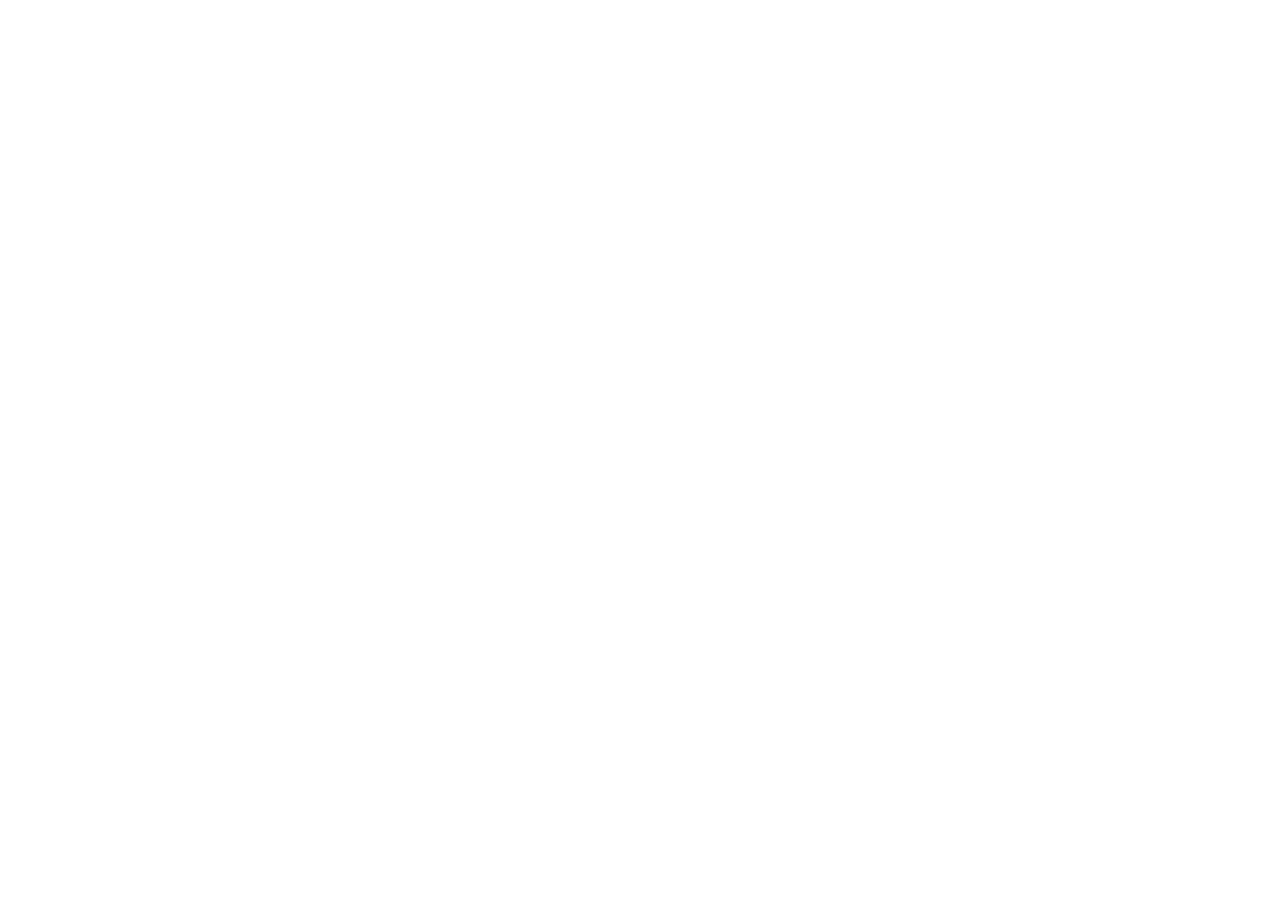
==== app.html @ 05f20c2b "Criação dos arquivos app.html e jogo.js com codificação inicial." ====
<!DOCTYPE html>
<html lang="pt-br">
<head>
    <meta charset="UTF-8">
    <meta name="viewport" content="width=device-width, initial-scale=1.0">
    <title>Document</title>

    <script src="jogo.js"></script>
</head>
<body>
    
</body>
</html>
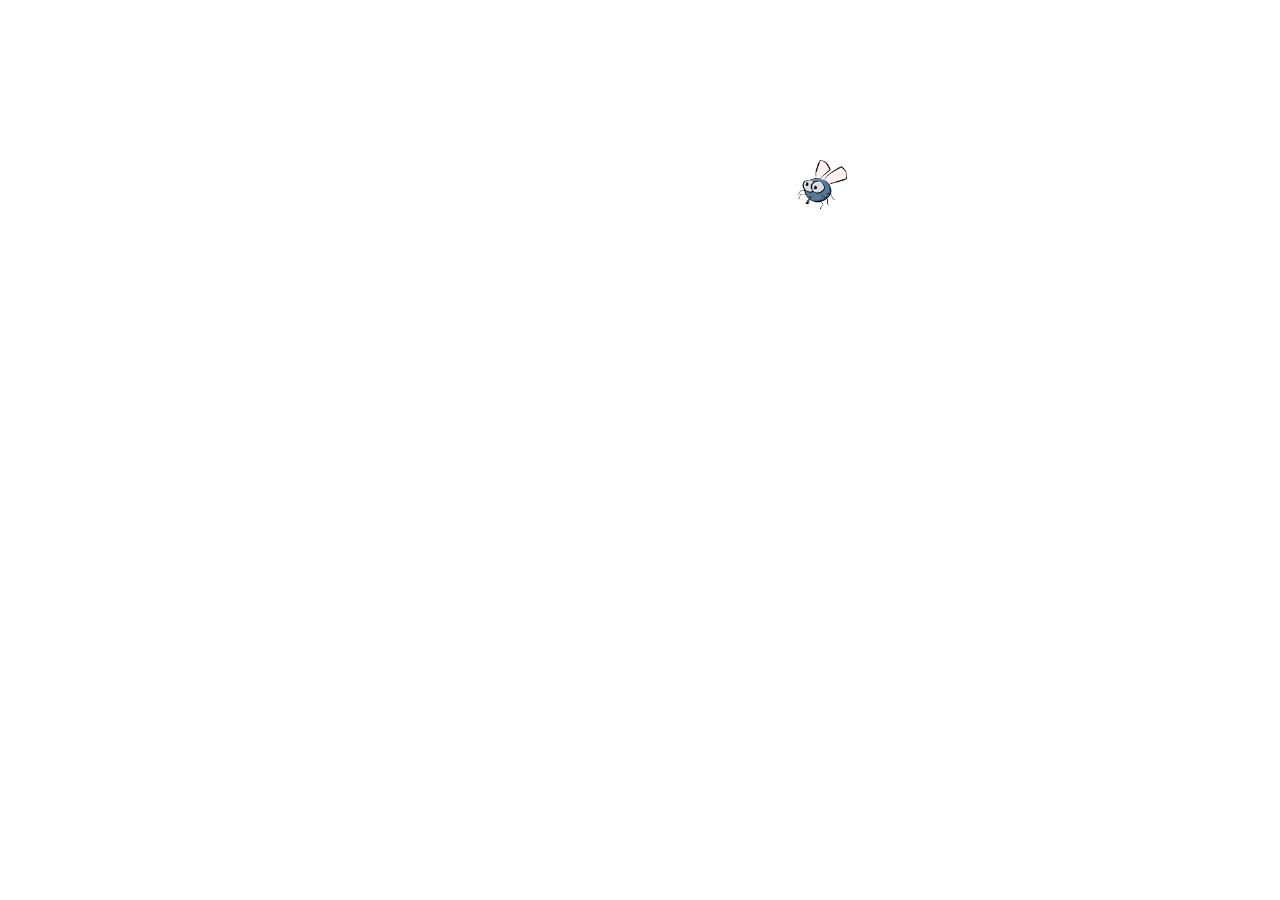
==== commit da43441f: "Codificação da recuperação das dimensões da janela e da geração de uma imagem na página de forma pro" ====
--- a/app.html
+++ b/app.html
@@ -5,9 +5,14 @@
     <meta name="viewport" content="width=device-width, initial-scale=1.0">
     <title>Document</title>
 
+    <link rel="stylesheet" href="estilo.css">
+    
     <script src="jogo.js"></script>
 </head>
-<body>
-    
+<body onresize="ajustaTamanhoPalcoJogo()">
+
+    <script>
+        posicaoRandomica();
+    </script>
 </body>
 </html>--- a/estilo.css
+++ b/estilo.css
@@ -0,0 +1,4 @@
+.mosquito1 {
+    width: 50px;
+    height: 50px;
+}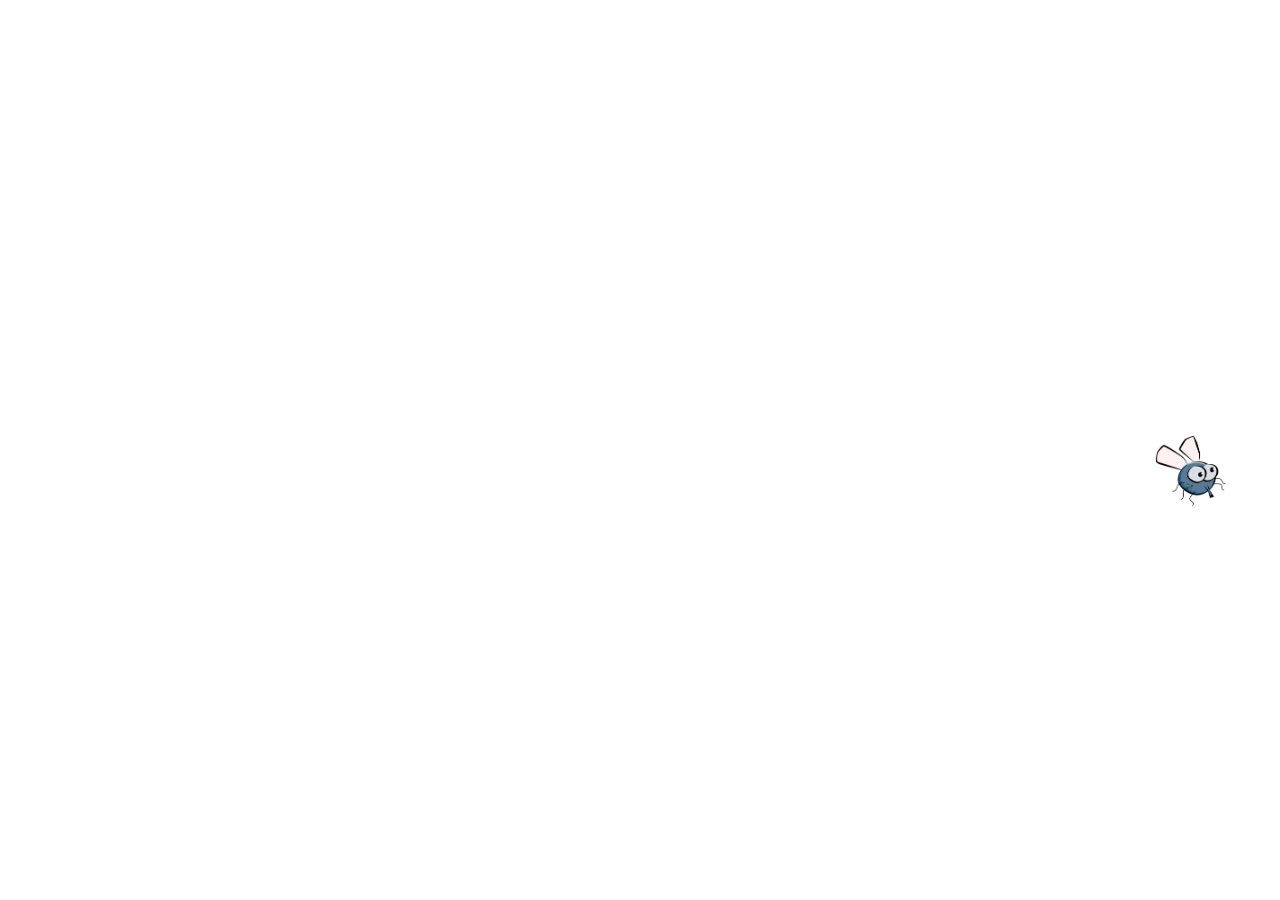
==== commit dc5e666f: "Adição da ação de modificação da orientação do lado para o qual o mosquito está virado de forma alea" ====
--- a/app.html
+++ b/app.html
@@ -12,7 +12,7 @@
 <body onresize="ajustaTamanhoPalcoJogo()">
 
     <script>
-        posicaoRandomica();
+            posicaoRandomica()
     </script>
 </body>
 </html>--- a/estilo.css
+++ b/estilo.css
@@ -1,4 +1,22 @@
 .mosquito1 {
     width: 50px;
     height: 50px;
+}
+
+.mosquito2 {
+    width: 70px;
+    height: 70px;
+}
+
+.mosquito3 {
+    width: 90px;
+    height: 90px;
+}
+
+.ladoA {
+    transform: scaleX(1);
+}
+
+.ladoB {
+    transform: scaleX(-1);
 }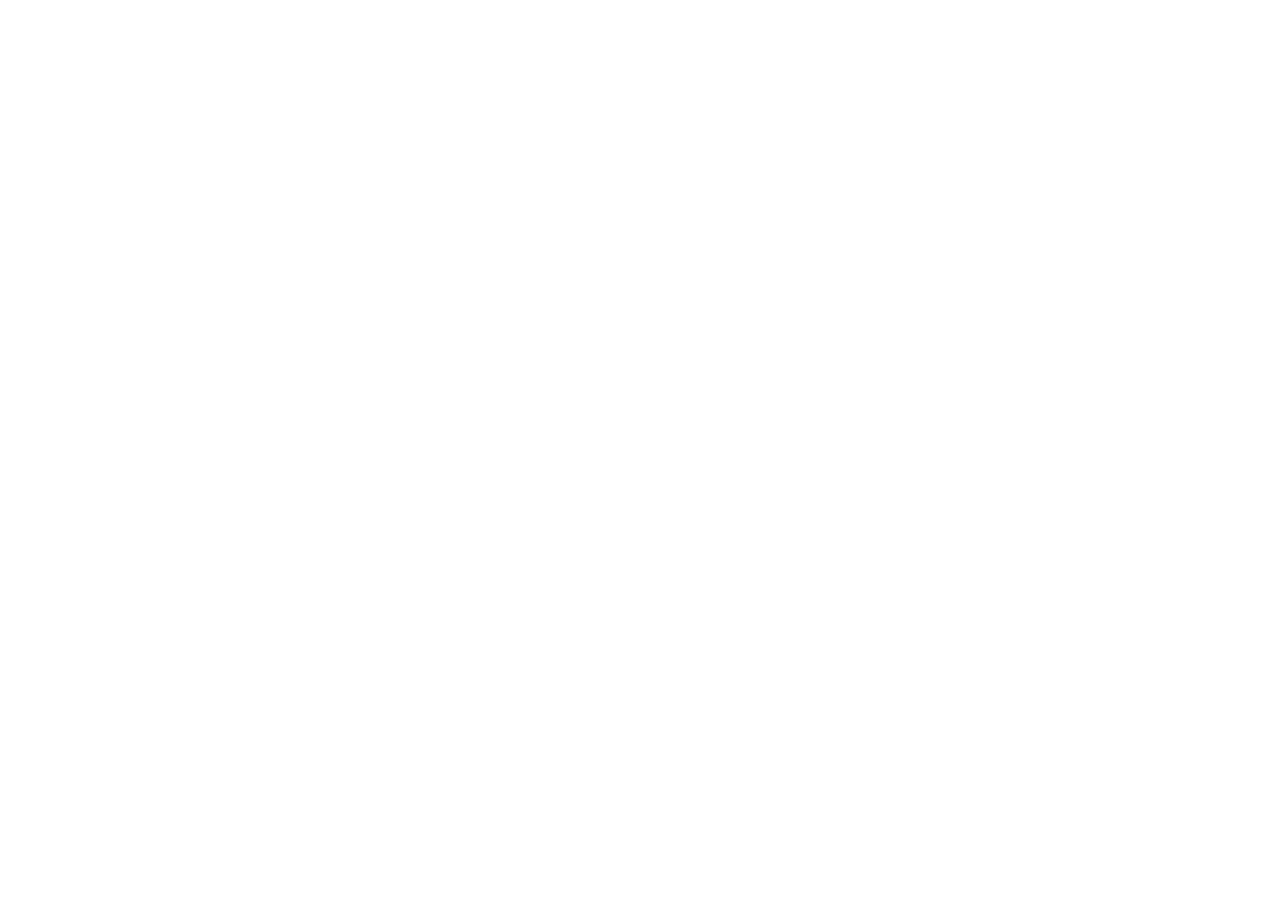
==== commit d8579479: "Adição da ação de criação e remoção de mosquitos na tela a cada intervalo de tempo." ====
--- a/app.html
+++ b/app.html
@@ -12,7 +12,9 @@
 <body onresize="ajustaTamanhoPalcoJogo()">
 
     <script>
+        setInterval(function() {
             posicaoRandomica()
+        }, 1000)
     </script>
 </body>
 </html>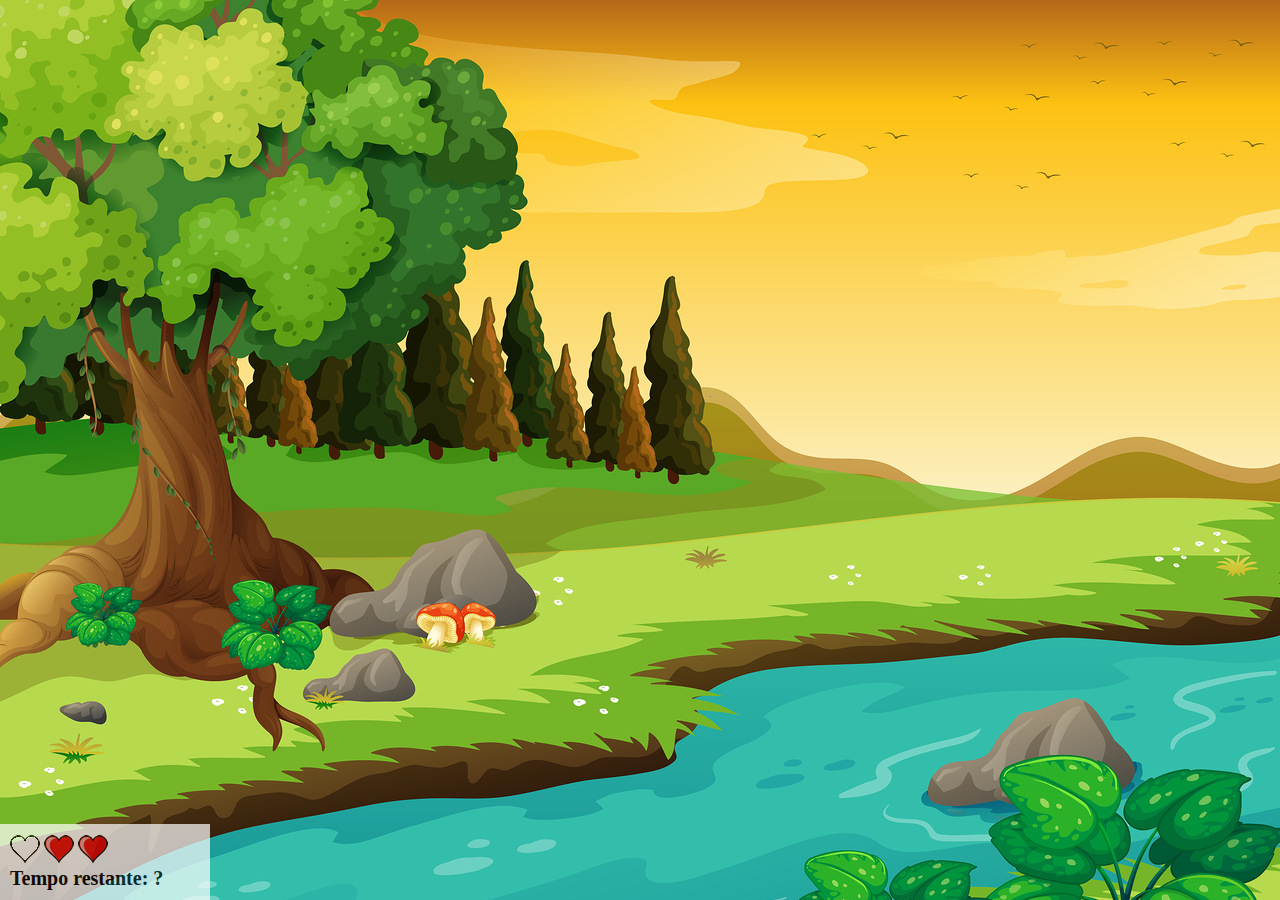
==== commit 70dedf48: "Adição de um painel com o cronômetro e os pontos de vida (ainda estáticos)." ====
--- a/app.html
+++ b/app.html
@@ -11,6 +11,17 @@
 </head>
 <body onresize="ajustaTamanhoPalcoJogo()">
 
+    <div class="painel">
+        <div class="vidas">
+            <img src="imagens/coracao_vazio.png">
+            <img src="imagens/coracao_cheio.png">
+            <img src="imagens/coracao_cheio.png">
+        </div>
+        <div class="cronometro">
+            Tempo restante: ?
+        </div>
+    </div>
+    
     <script>
         setInterval(function() {
             posicaoRandomica()
--- a/estilo.css
+++ b/estilo.css
@@ -1,3 +1,9 @@
+body {
+    background-image: url('imagens/bg.jpg');
+    background-repeat: no-repeat;
+    background-size: 100%;
+}
+
 .mosquito1 {
     width: 50px;
     height: 50px;
@@ -19,4 +25,25 @@
 
 .ladoB {
     transform: scaleX(-1);
+}
+
+.painel {
+    position: absolute;
+    width: 190px;
+    padding: 10px;
+    left: 0px;
+    bottom: 0px;
+    border-top: 1px solid #fff;
+    background-color: #fff;
+    opacity: 0.7;
+}
+
+.vidas {
+    float: left;
+}
+
+.cronometro {
+    float: left;
+    font-size: 20px;
+    font-weight: bold;
 }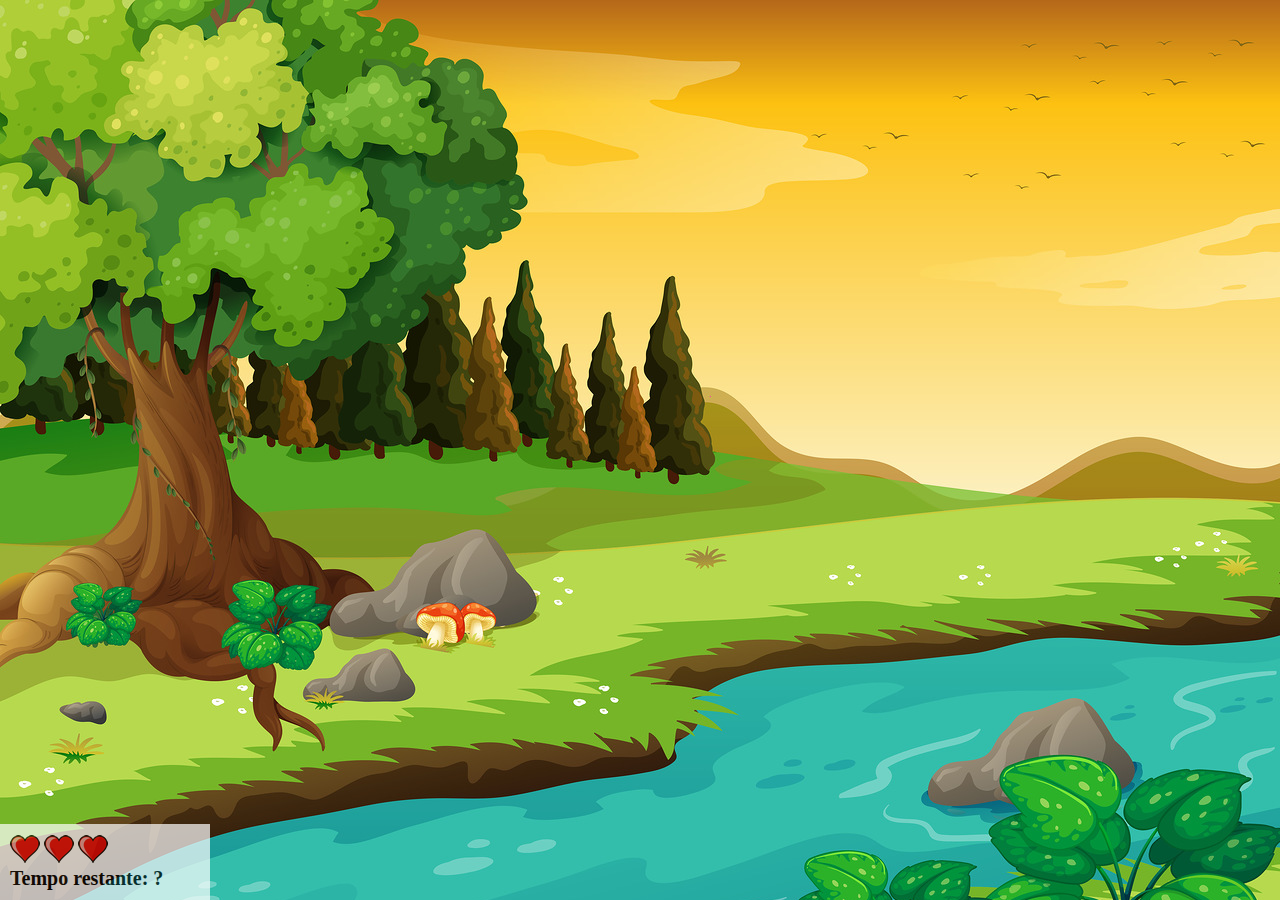
==== commit cea354a8: "Adição do sistema de remoção de vidas e da estrutura condicional para o game over." ====
--- a/app.html
+++ b/app.html
@@ -13,9 +13,9 @@
 
     <div class="painel">
         <div class="vidas">
-            <img src="imagens/coracao_vazio.png">
-            <img src="imagens/coracao_cheio.png">
-            <img src="imagens/coracao_cheio.png">
+            <img id="v1" src="imagens/coracao_cheio.png">
+            <img id="v2" src="imagens/coracao_cheio.png">
+            <img id="v3" src="imagens/coracao_cheio.png">
         </div>
         <div class="cronometro">
             Tempo restante: ?
@@ -25,7 +25,7 @@
     <script>
         setInterval(function() {
             posicaoRandomica()
-        }, 1000)
+        }, 2000)
     </script>
 </body>
 </html>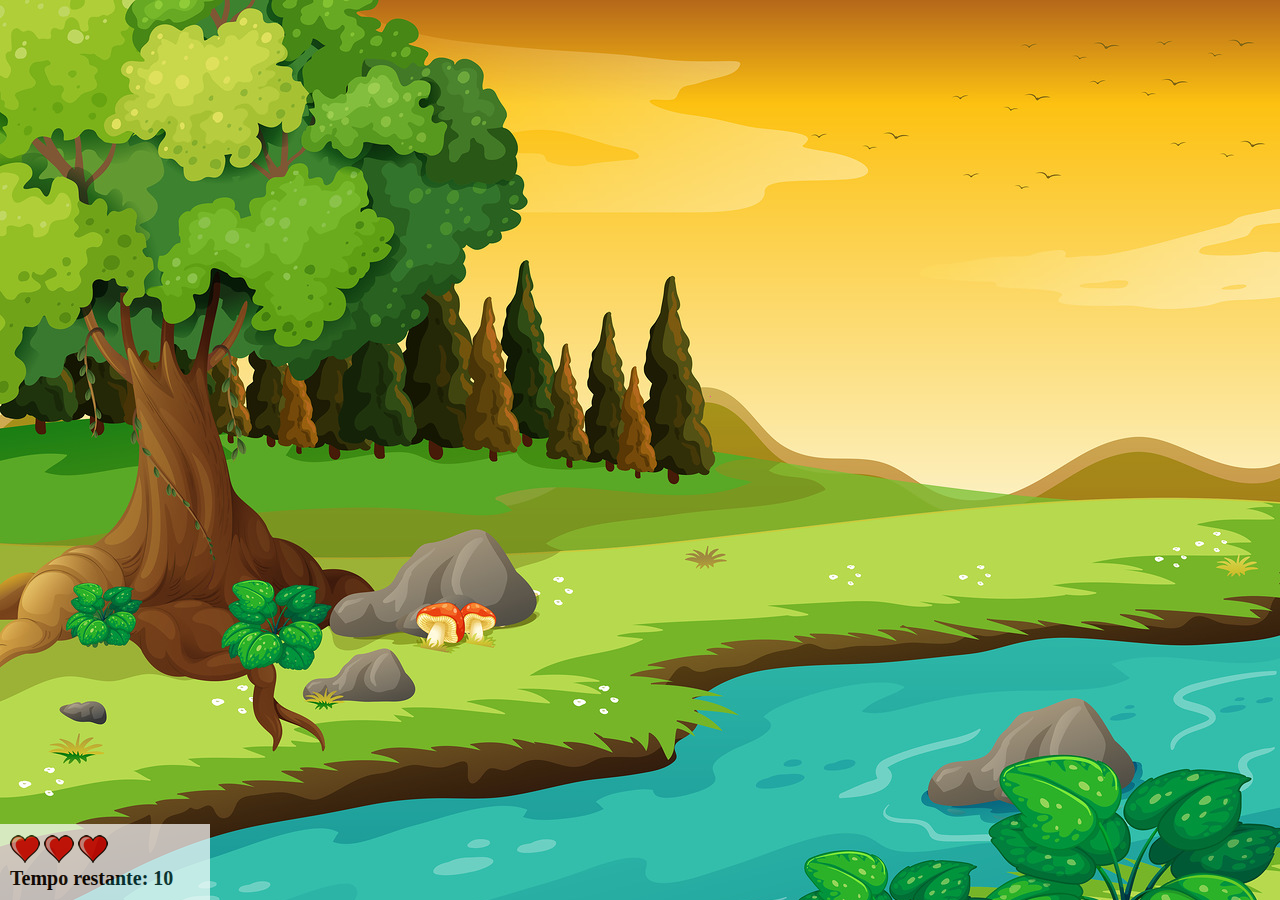
==== commit d6ed8b05: "Adição da contagem ao elemento cronômetro." ====
--- a/app.html
+++ b/app.html
@@ -18,12 +18,14 @@
             <img id="v3" src="imagens/coracao_cheio.png">
         </div>
         <div class="cronometro">
-            Tempo restante: ?
+            Tempo restante: <span id="cronometro"></span>
         </div>
     </div>
     
     <script>
-        setInterval(function() {
+        document.getElementById('cronometro').innerHTML = tempo;
+
+        var criaMosquito = setInterval(function() {
             posicaoRandomica()
         }, 2000)
     </script>
